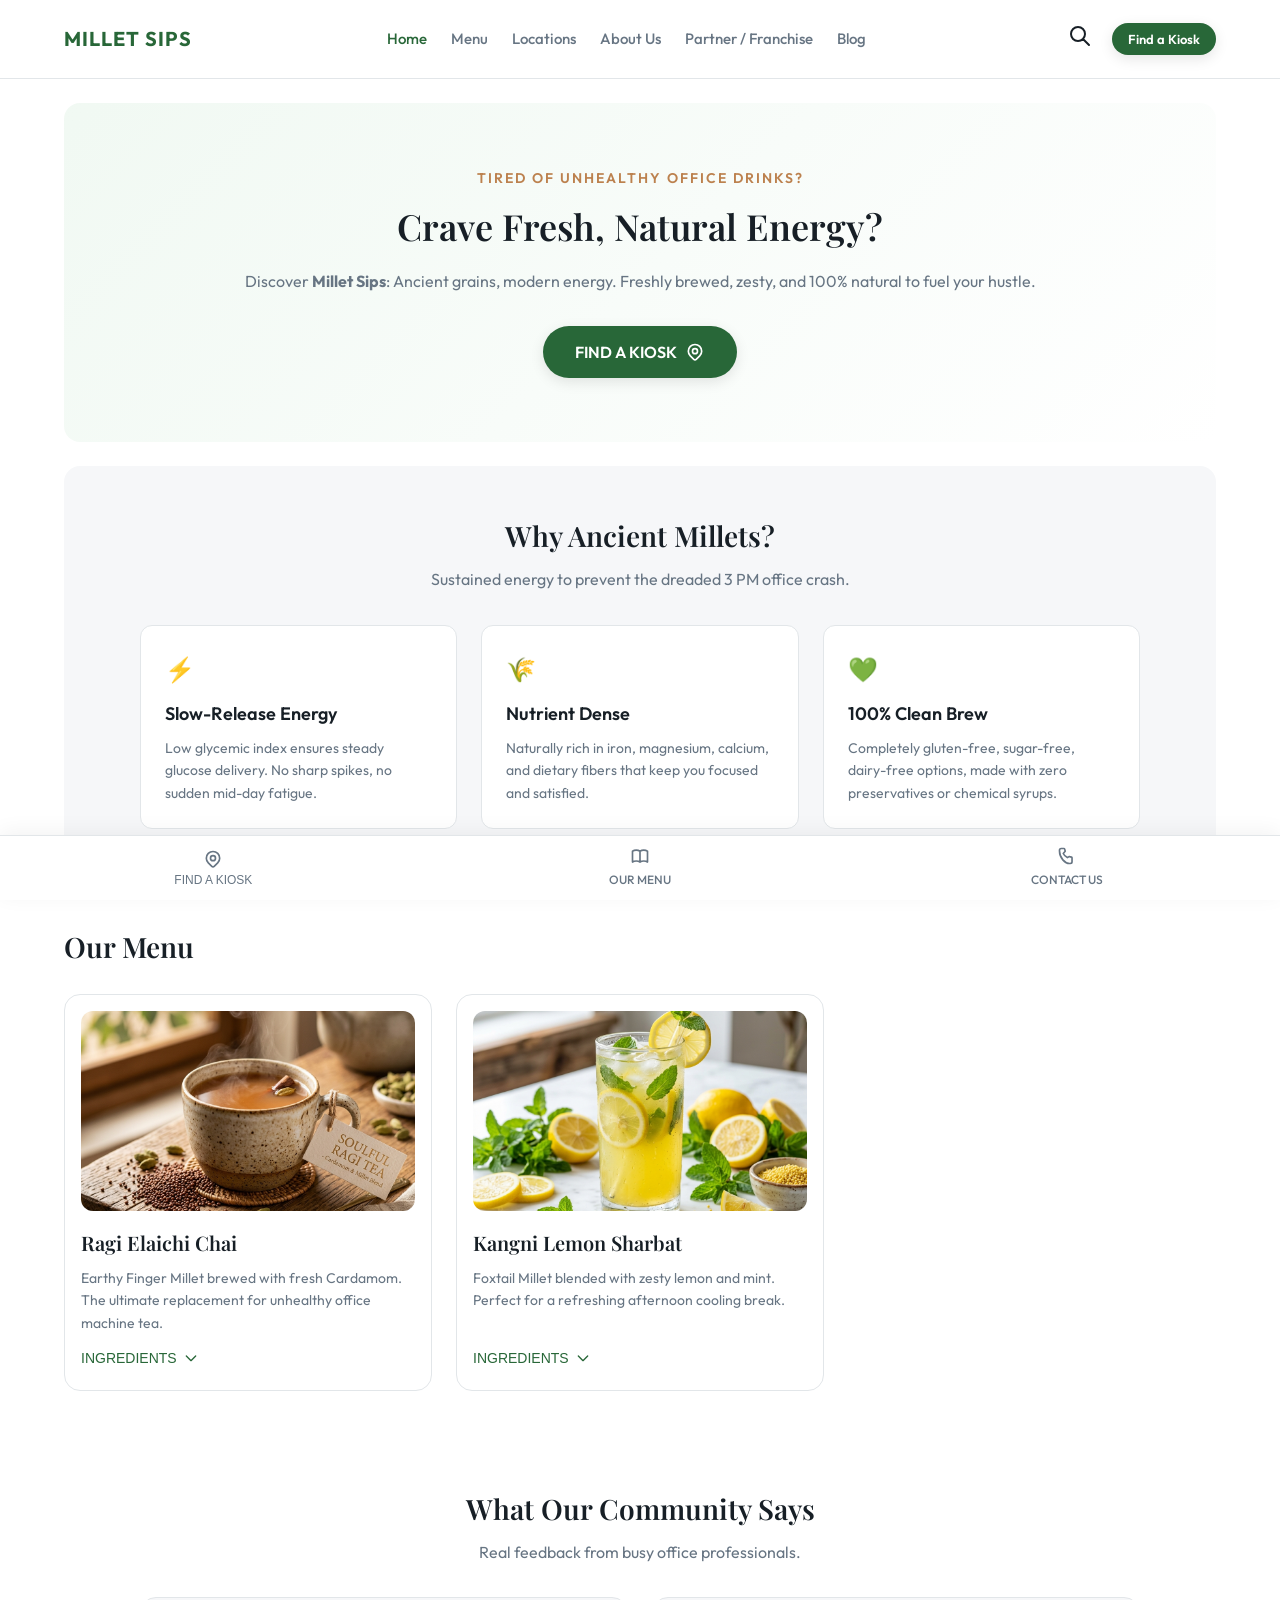
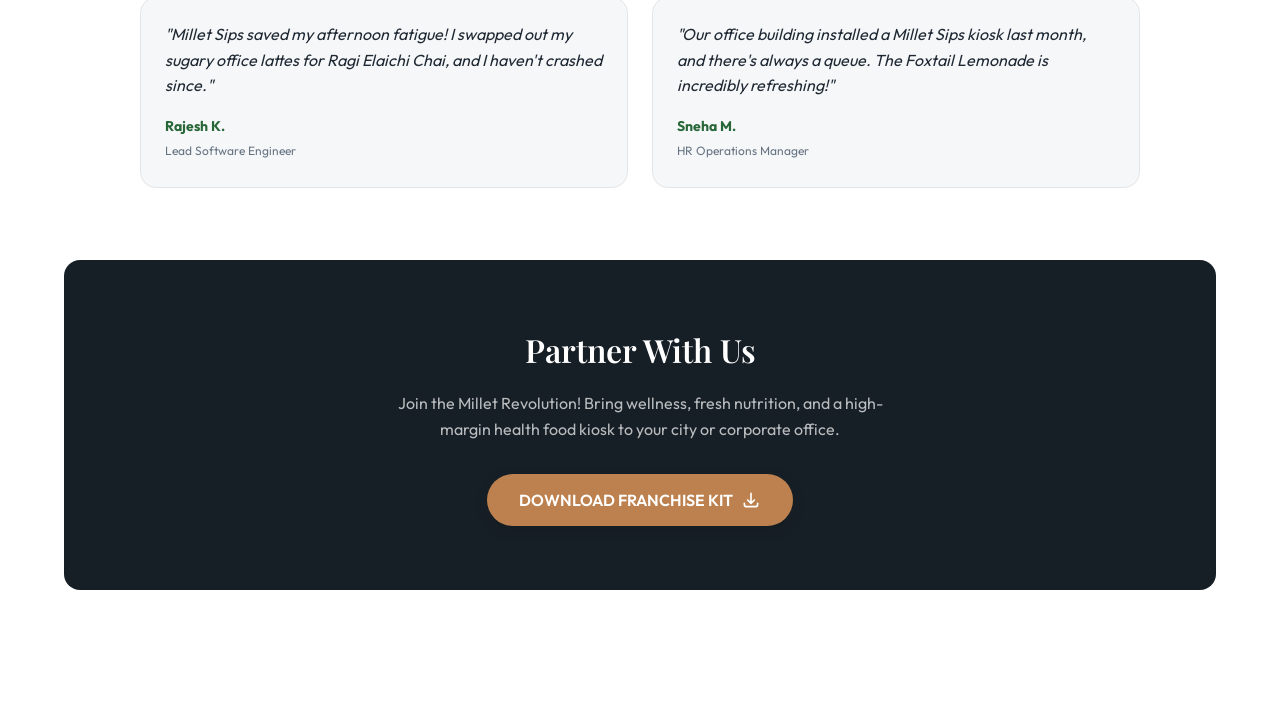
==== index.html @ 1c88190e "Redesigned Millet Sips website with Indianized branding, premium menus, and blog pages" ====
<!DOCTYPE html>
<html lang="en">

<head>
  <meta charset="UTF-8">
  <meta name="viewport" content="width=device-width, initial-scale=1.0">
  <title>Millet Sips | Ancient Grains, Modern Energy</title>
  <meta name="description"
    content="Tired of unhealthy office drinks? Discover Millet Sips: ancient grain drinks crafted for modern energy. Sugar-free, clean, and nutritious.">
  <link rel="stylesheet" href="style.css">
</head>

<body>

  <!-- Preloader -->
  <div id="page_preloader">
    <div style="text-align: center;">
      <svg style="width: 50px; height: 50px; color: var(--primary); animation: pulse 1.5s infinite;" fill="none"
        stroke="currentColor" viewBox="0 0 24 24">
        <path stroke-linecap="round" stroke-linejoin="round" stroke-width="2"
          d="M12 3v1m0 16v1m9-9h-1M4 12H3m15.364-6.364l-.707.707M6.343 17.657l-.707-.707m12.728 0l-.707.707M6.343 6.343l-.707-.707M14 12a2 2 0 11-4 0 2 2 0 014 0z">
        </path>
      </svg>
      <div style="margin-top: 12px; font-weight: 500; color: var(--primary);">Brewing Millet Sips...</div>
    </div>
  </div>

  <!-- Header -->
  <header>
    <div class="header-container">
      <button class="menu-trigger" aria-label="Menu" onclick="toggleMobileNav(true)">
        <svg style="width: 24px; height: 24px;" fill="none" stroke="currentColor" viewBox="0 0 24 24">
          <path stroke-linecap="round" stroke-linejoin="round" stroke-width="2" d="M4 6h16M4 12h16M4 18h16"></path>
        </svg>
      </button>
      <a href="index.html" class="logo">
        <span>Millet Sips</span>
      </a>
      <ul class="desktop-nav">
        <li><a href="index.html" class="active">Home</a></li>
        <li><a href="menu.html">Menu</a></li>
        <li><a href="locations.html">Locations</a></li>
        <li><a href="about.html">About Us</a></li>
        <li><a href="contact.html">Partner / Franchise</a></li>
        <li><a href="blog.html">Blog</a></li>
      </ul>
      <div style="display: flex; align-items: center; gap: 12px;">
        <button class="search-trigger" aria-label="Search" onclick="showToast('Search activated')">
          <svg style="width: 24px; height: 24px;" fill="none" stroke="currentColor" viewBox="0 0 24 24">
            <path stroke-linecap="round" stroke-linejoin="round" stroke-width="2" d="M21 21l-6-6m2-5a7 7 0 11-14 0 7 7 0 0114 0z"></path>
          </svg>
        </button>
        <button class="cta-button" onclick="openKioskModal()" style="padding: 8px 16px; font-size: 13px; border-radius: 20px; display: inline-flex;">Find a Kiosk</button>
      </div>
    </div>
  </header>

  <!-- Mobile Navigation Overlay -->
  <div class="mobile-nav-overlay" id="mobileNav" onclick="toggleMobileNav(false)">
    <div class="mobile-nav-drawer" onclick="event.stopPropagation()">
      <div style="display: flex; justify-content: space-between; align-items: center; margin-bottom: 24px;">
        <span style="font-weight: 700; color: var(--primary);">Navigation</span>
        <button onclick="toggleMobileNav(false)" style="background: none; border: none; font-size: 24px; cursor: pointer;">&times;</button>
      </div>
      <a href="index.html" class="active">Home</a>
      <a href="menu.html">Menu</a>
      <a href="locations.html">Locations</a>
      <a href="about.html">About Us</a>
      <a href="contact.html">Partner / Franchise</a>
      <a href="blog.html">Blog</a>
    </div>
  </div>

  <!-- Main Container -->
  <main>

    <!-- Hero Flow: Problem-Agitation-Solution -->
    <section class="hero">
      <div class="hero-subtitle">Tired of unhealthy office drinks?</div>
      <h1 class="hero-title">Crave Fresh, Natural Energy?</h1>
      <p style="color: var(--text-muted); margin-bottom: 32px; font-size: 16px;">
        Discover <strong>Millet Sips</strong>: Ancient grains, modern energy. Freshly brewed, zesty, and 100% natural to fuel your hustle.
      </p>
      <button class="cta-button" onclick="openKioskModal()">
        <span>FIND A KIOSK</span>
        <svg style="width: 20px; height: 20px;" fill="none" stroke="currentColor" viewBox="0 0 24 24">
          <path stroke-linecap="round" stroke-linejoin="round" stroke-width="2"
            d="M17.657 16.657L13.414 20.9a1.998 1.998 0 01-2.827 0l-4.244-4.243a8 8 0 1111.314 0z"></path>
          <path stroke-linecap="round" stroke-linejoin="round" stroke-width="2" d="M15 11a3 3 0 11-6 0 3 3 0 016 0z">
          </path>
        </svg>
      </button>
    </section>

    <!-- Why Ancient Millets Section -->
    <section style="padding: 48px 24px; text-align: center; background: var(--gray-light); border-radius: var(--border-radius); margin: 24px;">
      <h2 style="font-size: 28px; margin-bottom: 8px;">Why Ancient Millets?</h2>
      <p style="color: var(--text-muted); margin-bottom: 32px; font-size: 16px;">Sustained energy to prevent the dreaded 3 PM office crash.</p>
      
      <div style="display: grid; grid-template-columns: repeat(auto-fit, minmax(250px, 1fr)); gap: 24px; max-width: 1000px; margin: 0 auto;">
        <div style="background: var(--light); padding: 24px; border-radius: 12px; border: 1px solid var(--gray-border); text-align: left;">
          <div style="font-size: 24px; margin-bottom: 12px; color: var(--primary);">⚡</div>
          <h3 style="font-size: 18px; margin-bottom: 8px; font-family: 'Outfit', sans-serif;">Slow-Release Energy</h3>
          <p style="color: var(--text-muted); font-size: 14px;">Low glycemic index ensures steady glucose delivery. No sharp spikes, no sudden mid-day fatigue.</p>
        </div>
        <div style="background: var(--light); padding: 24px; border-radius: 12px; border: 1px solid var(--gray-border); text-align: left;">
          <div style="font-size: 24px; margin-bottom: 12px; color: var(--primary);">🌾</div>
          <h3 style="font-size: 18px; margin-bottom: 8px; font-family: 'Outfit', sans-serif;">Nutrient Dense</h3>
          <p style="color: var(--text-muted); font-size: 14px;">Naturally rich in iron, magnesium, calcium, and dietary fibers that keep you focused and satisfied.</p>
        </div>
        <div style="background: var(--light); padding: 24px; border-radius: 12px; border: 1px solid var(--gray-border); text-align: left;">
          <div style="font-size: 24px; margin-bottom: 12px; color: var(--primary);">💚</div>
          <h3 style="font-size: 18px; margin-bottom: 8px; font-family: 'Outfit', sans-serif;">100% Clean Brew</h3>
          <p style="color: var(--text-muted); font-size: 14px;">Completely gluten-free, sugar-free, dairy-free options, made with zero preservatives or chemical syrups.</p>
        </div>
      </div>
    </section>

    <!-- Product Menu -->
    <section class="menu-section" id="menu">
      <div class="section-header">
        <h2 class="section-title">Our Menu</h2>
      </div>

      <div class="product-grid">
        <!-- Ragi Elaichi Chai -->
        <div class="product-card" onclick="toggleIngredients(this)">
          <div class="product-thumbnail-wrapper">
            <img src="assets/menu/ragi-elaichi-chai.png" alt="Ragi Elaichi Chai" class="product-thumbnail">
          </div>
          <h3 class="product-title">Ragi Elaichi Chai</h3>
          <p class="product-benefit">Earthy Finger Millet brewed with fresh Cardamom. The ultimate replacement for unhealthy office machine tea.</p>
          <button class="ingredients-trigger" aria-expanded="false">
            <span>INGREDIENTS</span>
            <svg style="width: 16px; height: 16px;" fill="none" stroke="currentColor" viewBox="0 0 24 24">
              <path stroke-linecap="round" stroke-linejoin="round" stroke-width="2" d="M19 9l-7 7-7-7"></path>
            </svg>
          </button>
          <div class="ingredients-content">
            <strong>Key Ingredients:</strong> Finger Millet (Ragi), Fresh Elaichi (Cardamom), Natural Jaggery, Almond Milk.
            <br><br>
            <strong>Nutrition:</strong> 95 kcal | Rich in Calcium | High Fiber
          </div>
        </div>

        <!-- Foxtail Lemonade -->
        <div class="product-card" onclick="toggleIngredients(this)">
          <div class="product-thumbnail-wrapper">
            <img src="assets/menu/foxtail-lemonade.png" alt="Kangni Lemon Sharbat" class="product-thumbnail">
          </div>
          <h3 class="product-title">Kangni Lemon Sharbat</h3>
          <p class="product-benefit">Foxtail Millet blended with zesty lemon and mint. Perfect for a refreshing afternoon cooling break.</p>
          <button class="ingredients-trigger" aria-expanded="false">
            <span>INGREDIENTS</span>
            <svg style="width: 16px; height: 16px;" fill="none" stroke="currentColor" viewBox="0 0 24 24">
              <path stroke-linecap="round" stroke-linejoin="round" stroke-width="2" d="M19 9l-7 7-7-7"></path>
            </svg>
          </button>
          <div class="ingredients-content">
            <strong>Key Ingredients:</strong> Foxtail Millet (Kangni), Lemon Juice, Fresh Mint, Raw Honey, Kala Namak (Black Salt).
            <br><br>
            <strong>Nutrition:</strong> 70 kcal | Packed with Vitamin C | Natural Cooler
          </div>
        </div>
      </div>
    </section>

    <!-- What Customers Say (Social Proof) -->
    <section style="padding: 48px 24px; text-align: center; margin: 24px;">
      <h2 style="font-size: 28px; margin-bottom: 8px;">What Our Community Says</h2>
      <p style="color: var(--text-muted); margin-bottom: 32px; font-size: 16px;">Real feedback from busy office professionals.</p>
      
      <div style="display: grid; grid-template-columns: repeat(auto-fit, minmax(280px, 1fr)); gap: 24px; max-width: 1000px; margin: 0 auto; text-align: left;">
        <div style="background: var(--gray-light); padding: 24px; border-radius: var(--border-radius); border: 1px solid var(--gray-border);">
          <p style="font-style: italic; color: var(--text-main); margin-bottom: 16px;">"Millet Sips saved my afternoon fatigue! I swapped out my sugary office lattes for Ragi Elaichi Chai, and I haven't crashed since."</p>
          <strong style="display: block; font-size: 14px; color: var(--primary);">Rajesh K.</strong>
          <span style="font-size: 12px; color: var(--text-muted);">Lead Software Engineer</span>
        </div>
        <div style="background: var(--gray-light); padding: 24px; border-radius: var(--border-radius); border: 1px solid var(--gray-border);">
          <p style="font-style: italic; color: var(--text-main); margin-bottom: 16px;">"Our office building installed a Millet Sips kiosk last month, and there's always a queue. The Foxtail Lemonade is incredibly refreshing!"</p>
          <strong style="display: block; font-size: 14px; color: var(--primary);">Sneha M.</strong>
          <span style="font-size: 12px; color: var(--text-muted);">HR Operations Manager</span>
        </div>
      </div>
    </section>

    <!-- Partner With Us -->
    <section class="partner-section" id="partner">
      <h2>Partner With Us</h2>
      <p class="partner-description">
        Join the Millet Revolution! Bring wellness, fresh nutrition, and a high-margin health food kiosk to your city or
        corporate office.
      </p>
      <button class="cta-button partner-button" onclick="openFranchiseModal()">
        <span>DOWNLOAD FRANCHISE KIT</span>
        <svg style="width: 20px; height: 20px;" fill="none" stroke="currentColor" viewBox="0 0 24 24">
          <path stroke-linecap="round" stroke-linejoin="round" stroke-width="2"
            d="M4 16v1a3 3 0 003 3h10a3 3 0 003-3v-1m-4-4l-4 4m0 0l-4-4m4 4V4"></path>
        </svg>
      </button>
    </section>

  </main>

  <!-- Sticky Bottom Navigation Bar -->
  <nav class="sticky-bottom-nav">
    <button class="nav-item" onclick="openKioskModal()">
      <svg fill="none" stroke="currentColor" viewBox="0 0 24 24">
        <path stroke-linecap="round" stroke-linejoin="round" stroke-width="2"
          d="M17.657 16.657L13.414 20.9a1.998 1.998 0 01-2.827 0l-4.244-4.243a8 8 0 1111.314 0z"></path>
        <path stroke-linecap="round" stroke-linejoin="round" stroke-width="2" d="M15 11a3 3 0 11-6 0 3 3 0 016 0z">
        </path>
      </svg>
      <span>FIND A KIOSK</span>
    </button>
    <a href="#menu" class="nav-item">
      <svg fill="none" stroke="currentColor" viewBox="0 0 24 24">
        <path stroke-linecap="round" stroke-linejoin="round" stroke-width="2"
          d="M12 6.253v13m0-13C10.832 5.477 9.246 5 7.5 5S4.168 5.477 3 6.253v13C4.168 18.477 5.754 18 7.5 18s3.332.477 4.5 1.253m0-13C13.168 5.477 14.754 5 16.5 5c1.747 0 3.332.477 4.5 1.253v13C19.832 18.477 18.247 18 16.5 18c-1.746 0-3.332.477-4.5 1.253">
        </path>
      </svg>
      <span>OUR MENU</span>
    </a>
    <a href="contact.html" class="nav-item">
      <svg fill="none" stroke="currentColor" viewBox="0 0 24 24">
        <path stroke-linecap="round" stroke-linejoin="round" stroke-width="2"
          d="M3 5a2 2 0 012-2h3.28a1 1 0 01.94.725l.548 2.2a1 1 0 00.099.281L7.5 9a10.518 10.518 0 004.897 4.897l1.703-1.077a1 1 0 011.02-.08l2.2.547a1 1 0 01.725.94V19a2 2 0 01-2 2h-1C9.716 21 3 14.284 3 6V5z">
        </path>
      </svg>
      <span>CONTACT US</span>
    </a>
  </nav>

  <!-- Kiosk Locator Modal -->
  <div class="modal" id="kioskModal">
    <div class="modal-content">
      <button class="close-modal" onclick="closeKioskModal()">&times;</button>
      <h3 style="margin-bottom: 16px;">Find a Millet Sips Kiosk</h3>
      <div style="max-height: 250px; overflow-y: auto; text-align: left;">
        <div style="padding: 12px; border-bottom: 1px solid var(--gray-border);">
          <strong>Silicon Valley Tech Park - Vending A</strong>
          <p style="font-size: 14px; color: var(--text-muted);">Tower 2, Lobby Area (Opposite Cafeteria)</p>
        </div>
        <div style="padding: 12px; border-bottom: 1px solid var(--gray-border);">
          <strong>Grand Central Corporate Arcade</strong>
          <p style="font-size: 14px; color: var(--text-muted);">Ground Floor, East Wing Corridor</p>
        </div>
        <div style="padding: 12px;">
          <strong>Downtown Wellness Plaza Kiosk</strong>
          <p style="font-size: 14px; color: var(--text-muted);">Entrance Galleria (Next to Organics Store)</p>
        </div>
      </div>
    </div>
  </div>

  <!-- Franchise Kit Modal -->
  <div class="modal" id="franchiseModal">
    <div class="modal-content">
      <button class="close-modal" onclick="closeFranchiseModal()">&times;</button>
      <h3 style="margin-bottom: 16px;">Download Franchise Kit</h3>
      <form id="franchiseForm" onsubmit="submitFranchiseForm(event)">
        <div class="form-group">
          <label for="partnerName">Name</label>
          <input type="text" id="partnerName" class="form-control" placeholder="Enter your name" required>
        </div>
        <div class="form-group">
          <label for="partnerEmail">Email Address</label>
          <input type="email" id="partnerEmail" class="form-control" placeholder="Enter your email" required>
        </div>
        <div class="form-group">
          <label for="partnerCity">Target City/Office Location</label>
          <input type="text" id="partnerCity" class="form-control" placeholder="Enter your city/office" required>
        </div>
        <button type="submit" class="cta-button" style="width: 100%; border-radius: 8px;">GET KIT &amp; ROI
          INFO</button>
      </form>
    </div>
  </div>

  <!-- Toast Notification -->
  <div class="toast" id="toast"></div>

  <script src="app.js"></script>
</body>

</html>
---- style.css ----
@import url('https://fonts.googleapis.com/css2?family=Outfit:wght@300;400;500;600;700&family=Playfair+Display:ital,wght@0,400;0,600;1,400&display=swap');

:root {
  --primary-base: 135;
  --primary: hsl(var(--primary-base), 44%, 28%); /* Earthy green */
  --primary-light: hsl(var(--primary-base), 40%, 96%);
  --primary-hover: hsl(var(--primary-base), 44%, 22%);
  --secondary: hsl(28, 45%, 52%); /* Warm millet / sandy orange */
  --secondary-hover: hsl(28, 45%, 45%);
  --dark: hsl(210, 24%, 12%);
  --light: hsl(0, 0%, 100%);
  --gray-light: hsl(210, 20%, 97%);
  --gray-border: hsl(210, 14%, 90%);
  --text-main: hsl(210, 24%, 16%);
  --text-muted: hsl(210, 12%, 46%);
  --shadow: 0 8px 30px rgba(0, 0, 0, 0.05);
  --shadow-hover: 0 12px 40px rgba(0, 0, 0, 0.1);
  --border-radius: 16px;
  --transition: all 0.3s cubic-bezier(0.4, 0, 0.2, 1);
}

* {
  box-sizing: border-box;
  margin: 0;
  padding: 0;
}

body {
  font-family: 'Outfit', sans-serif;
  color: var(--text-main);
  background-color: var(--light);
  line-height: 1.6;
  -webkit-font-smoothing: antialiased;
}

/* Accessibility Focus Indicators */
:focus-visible {
  outline: 3px solid var(--secondary);
  outline-offset: 4px;
  border-radius: 4px;
}


h1, h2, h3, h4 {
  font-family: 'Playfair Display', serif;
  font-weight: 600;
  color: var(--dark);
}

/* Header styling */
header {
  position: sticky;
  top: 0;
  background: rgba(255, 255, 255, 0.85);
  backdrop-filter: blur(12px);
  -webkit-backdrop-filter: blur(12px);
  border-bottom: 1px solid var(--gray-border);
  z-index: 1000;
  transition: var(--transition);
}

.header-container {
  max-width: 1200px;
  margin: 0 auto;
  padding: 16px 24px;
  display: flex;
  align-items: center;
  justify-content: space-between;
  gap: 16px;
}

.menu-trigger {
  background: none;
  border: none;
  cursor: pointer;
  padding: 8px;
  font-size: 24px;
  color: var(--dark);
  display: none; /* Shown on mobile */
  align-items: center;
  justify-content: center;
}

.desktop-nav {
  display: flex;
  gap: 24px;
  list-style: none;
}

.desktop-nav a {
  text-decoration: none;
  color: var(--text-muted);
  font-weight: 500;
  font-size: 15px;
  transition: var(--transition);
}

.desktop-nav a:hover, .desktop-nav a.active {
  color: var(--primary);
}

/* Mobile Nav Drawer overlay */
.mobile-nav-overlay {
  position: fixed;
  top: 0;
  left: 0;
  right: 0;
  bottom: 0;
  background: rgba(0, 0, 0, 0.4);
  z-index: 1001;
  opacity: 0;
  pointer-events: none;
  transition: opacity 0.3s ease;
}

.mobile-nav-overlay.open {
  opacity: 1;
  pointer-events: auto;
}

.mobile-nav-drawer {
  position: absolute;
  top: 0;
  left: 0;
  width: 280px;
  height: 100%;
  background: var(--light);
  padding: 32px 24px;
  display: flex;
  flex-direction: column;
  gap: 20px;
  transform: translateX(-100%);
  transition: transform 0.3s cubic-bezier(0.4, 0, 0.2, 1);
}

.mobile-nav-overlay.open .mobile-nav-drawer {
  transform: translateX(0);
}

.mobile-nav-drawer a {
  text-decoration: none;
  color: var(--text-main);
  font-weight: 600;
  font-size: 18px;
  transition: var(--transition);
}

.mobile-nav-drawer a:hover {
  color: var(--primary);
}

/* General Subpage layout */
.subpage-container {
  padding: 48px 24px;
  max-width: 800px;
  margin: 0 auto;
}

.subpage-title {
  font-size: 38px;
  margin-bottom: 16px;
  text-align: center;
}

.subpage-subtitle {
  text-align: center;
  color: var(--text-muted);
  font-size: 18px;
  margin-bottom: 40px;
}

.illustration-box {
  margin: 32px 0;
  text-align: center;
  background: var(--gray-light);
  border-radius: var(--border-radius);
  padding: 24px;
  border: 1px solid var(--gray-border);
}

.illustration-box img {
  max-width: 100%;
  height: auto;
  border-radius: 8px;
  box-shadow: var(--shadow);
}

.illustration-caption {
  font-size: 13px;
  color: var(--text-muted);
  margin-top: 12px;
  font-style: italic;
}

@media (max-width: 768px) {
  .menu-trigger {
    display: flex;
  }
  .desktop-nav {
    display: none;
  }
  .illustration-box {
    padding: 8px;
    margin: 16px 0;
    overflow: hidden;
  }
  .illustration-box img {
    transform: scale(1.4);
    transform-origin: center;
    max-width: 100%;
    height: auto;
    display: block;
    margin: 0 auto;
  }
  .illustration-caption {
    margin-top: 24px; /* Added spacing to avoid overlap with scaled image */
    position: relative;
    z-index: 10;
    background: var(--gray-light);
    padding: 4px;
  }
}

.logo {
  display: flex;
  align-items: center;
  gap: 8px;
  font-family: 'Outfit', sans-serif;
  font-weight: 700;
  font-size: 20px;
  letter-spacing: 1px;
  text-transform: uppercase;
  color: var(--primary);
  text-decoration: none;
}

.logo img {
  height: 32px;
  width: auto;
}

.search-trigger {
  background: none;
  border: none;
  cursor: pointer;
  padding: 8px;
  font-size: 22px;
  color: var(--dark);
}

/* Main content wrapper */
main {
  max-width: 1200px;
  margin: 0 auto;
  padding-bottom: 100px; /* Space for sticky bottom navigation */
}

/* Hero Section */
.hero {
  padding: 64px 24px;
  background: linear-gradient(135deg, var(--primary-light) 0%, #fff 100%);
  text-align: center;
  border-radius: var(--border-radius);
  margin: 24px;
  position: relative;
  overflow: hidden;
}

.hero::before {
  content: '';
  position: absolute;
  top: -50%;
  left: -50%;
  width: 200%;
  height: 200%;
  background: radial-gradient(circle, rgba(var(--primary-base), 44%, 28%, 0.03) 0%, transparent 80%);
  pointer-events: none;
}

.hero-subtitle {
  font-family: 'Outfit', sans-serif;
  text-transform: uppercase;
  font-weight: 600;
  font-size: 14px;
  letter-spacing: 2px;
  color: var(--secondary);
  margin-bottom: 16px;
}

.hero-title {
  font-size: 36px;
  line-height: 1.2;
  margin-bottom: 20px;
  color: var(--dark);
}

.hero-description {
  max-width: 600px;
  margin: 0 auto 32px auto;
  color: var(--text-muted);
  font-size: 16px;
}

.cta-button {
  display: inline-flex;
  align-items: center;
  justify-content: center;
  gap: 8px;
  background-color: var(--primary);
  color: var(--light);
  border: none;
  padding: 16px 32px;
  font-family: 'Outfit', sans-serif;
  font-weight: 600;
  font-size: 16px;
  border-radius: 30px;
  cursor: pointer;
  box-shadow: 0 4px 14px rgba(0, 0, 0, 0.1);
  transition: var(--transition);
  text-decoration: none;
}

.cta-button:hover {
  background-color: var(--primary-hover);
  transform: translateY(-2px);
  box-shadow: 0 6px 20px rgba(0, 0, 0, 0.15);
}

/* Menu Grid Section */
.menu-section {
  padding: 24px;
}

.section-header {
  margin-bottom: 24px;
  display: flex;
  align-items: center;
  justify-content: space-between;
}

.section-title {
  font-size: 28px;
}

.product-grid {
  display: grid;
  grid-template-columns: repeat(auto-fill, minmax(280px, 1fr));
  gap: 24px;
}

.product-card {
  background: var(--light);
  border: 1px solid var(--gray-border);
  border-radius: var(--border-radius);
  padding: 16px;
  transition: var(--transition);
  display: flex;
  flex-direction: column;
  position: relative;
  cursor: pointer;
}

.product-card:hover {
  transform: translateY(-4px);
  box-shadow: var(--shadow-hover);
  border-color: var(--primary);
}

.product-thumbnail-wrapper {
  width: 100%;
  height: 200px;
  border-radius: 12px;
  overflow: hidden;
  background-color: var(--gray-light);
  margin-bottom: 16px;
  position: relative;
}

.product-thumbnail {
  width: 100%;
  height: 100%;
  object-fit: cover;
  transition: var(--transition);
}

.product-card:hover .product-thumbnail {
  transform: scale(1.05);
}

.product-title {
  font-size: 20px;
  margin-bottom: 8px;
}

.product-benefit {
  font-size: 14px;
  color: var(--text-muted);
  margin-bottom: 16px;
  flex-grow: 1;
}

.ingredients-trigger {
  display: flex;
  align-items: center;
  gap: 6px;
  font-size: 14px;
  font-weight: 500;
  color: var(--primary);
  background: none;
  border: none;
  cursor: pointer;
  padding: 0;
  transition: var(--transition);
}

.ingredients-trigger svg {
  transition: transform 0.3s ease;
}

.ingredients-trigger.active svg {
  transform: rotate(180deg);
}

.ingredients-content {
  max-height: 0;
  overflow: hidden;
  transition: max-height 0.3s ease-out;
  font-size: 13px;
  color: var(--text-muted);
  margin-top: 8px;
  background: var(--primary-light);
  border-radius: 8px;
}

.ingredients-content.open {
  max-height: 200px;
  padding: 12px;
  border: 1px solid rgba(var(--primary-base), 44%, 28%, 0.1);
}

/* Partner With Us Section */
.partner-section {
  background: var(--dark);
  color: var(--light);
  padding: 64px 24px;
  text-align: center;
  border-radius: var(--border-radius);
  margin: 24px;
}

.partner-section h2 {
  color: var(--light);
  font-size: 32px;
  margin-bottom: 16px;
}

.partner-description {
  max-width: 500px;
  margin: 0 auto 32px auto;
  color: rgba(255, 255, 255, 0.7);
}

.partner-button {
  background-color: var(--secondary);
}

.partner-button:hover {
  background-color: var(--secondary-hover);
}

/* Sticky Bottom Navigation */
.sticky-bottom-nav {
  position: fixed;
  bottom: 0;
  left: 0;
  right: 0;
  background: rgba(255, 255, 255, 0.95);
  backdrop-filter: blur(12px);
  -webkit-backdrop-filter: blur(12px);
  border-top: 1px solid var(--gray-border);
  display: flex;
  justify-content: space-around;
  padding: 8px 0;
  box-shadow: 0 -4px 20px rgba(0, 0, 0, 0.05);
  z-index: 999;
}

.nav-item {
  display: flex;
  flex-direction: column;
  align-items: center;
  justify-content: center;
  color: var(--text-muted);
  text-decoration: none;
  font-size: 12px;
  font-weight: 500;
  flex: 1;
  min-height: 48px; /* Touch target minimum size 48x48px */
  border: none;
  background: none;
  cursor: pointer;
  gap: 4px;
  transition: var(--transition);
}

.nav-item:hover, .nav-item.active {
  color: var(--primary);
}

.nav-item svg {
  width: 20px;
  height: 20px;
}

/* Modal styles */
.modal {
  position: fixed;
  top: 0;
  left: 0;
  right: 0;
  bottom: 0;
  background-color: rgba(0, 0, 0, 0.5);
  display: flex;
  align-items: center;
  justify-content: center;
  opacity: 0;
  pointer-events: none;
  transition: opacity 0.3s ease;
  z-index: 2000;
  padding: 16px;
}

.modal.open {
  opacity: 1;
  pointer-events: auto;
}

.modal-content {
  background: var(--light);
  border-radius: var(--border-radius);
  max-width: 500px;
  width: 100%;
  padding: 32px;
  position: relative;
  transform: translateY(20px);
  transition: transform 0.3s ease;
  box-shadow: var(--shadow-hover);
}

.modal.open .modal-content {
  transform: translateY(0);
}

.close-modal {
  position: absolute;
  top: 16px;
  right: 16px;
  background: none;
  border: none;
  font-size: 24px;
  cursor: pointer;
  color: var(--text-muted);
}

.form-group {
  margin-bottom: 20px;
  text-align: left;
}

.form-group label {
  display: block;
  font-size: 14px;
  font-weight: 500;
  margin-bottom: 6px;
}

.form-control {
  width: 100%;
  padding: 12px;
  border: 1px solid var(--gray-border);
  border-radius: 8px;
  font-family: inherit;
  font-size: 15px;
  transition: var(--transition);
}

.form-control:focus {
  outline: none;
  border-color: var(--primary);
  box-shadow: 0 0 0 3px rgba(var(--primary-base), 44%, 28%, 0.1);
}

/* Toast/Notification alert */
.toast {
  position: fixed;
  bottom: 80px;
  left: 50%;
  transform: translateX(-50%) translateY(100px);
  background: var(--dark);
  color: var(--light);
  padding: 12px 24px;
  border-radius: 30px;
  font-size: 14px;
  font-weight: 500;
  box-shadow: var(--shadow-hover);
  transition: transform 0.3s cubic-bezier(0.175, 0.885, 0.32, 1.275), opacity 0.3s ease;
  z-index: 3000;
  opacity: 0;
  pointer-events: none;
}

.toast.show {
  transform: translateX(-50%) translateY(0);
  opacity: 1;
  pointer-events: auto;
}

/* Responsive adjustments */
@media (max-width: 768px) {
  .hero-title {
    font-size: 28px;
  }
  .product-grid {
    grid-template-columns: 1fr;
  }
}

/* Contact Grid Responsive Layout */
.contact-grid {
  grid-template-columns: 1fr;
}
@media (min-width: 768px) {
  .contact-grid {
    grid-template-columns: 1.2fr 0.8fr;
  }
}

/* SOP Timeline */
.sop-section {
  margin: 48px 0;
  text-align: left;
}
.sop-timeline {
  display: flex;
  flex-direction: column;
  gap: 16px;
  margin-top: 24px;
}
.sop-step {
  display: flex;
  align-items: flex-start;
  gap: 16px;
  background: var(--gray-light);
  padding: 16px;
  border-radius: 12px;
  border-left: 4px solid var(--primary);
  border-top: 1px solid var(--gray-border);
  border-right: 1px solid var(--gray-border);
  border-bottom: 1px solid var(--gray-border);
  transition: var(--transition);
}
.sop-step:hover {
  transform: translateX(4px);
  border-left-color: var(--secondary);
}
.sop-number {
  background: var(--primary);
  color: var(--light);
  width: 32px;
  height: 32px;
  border-radius: 50%;
  display: flex;
  align-items: center;
  justify-content: center;
  font-weight: bold;
  flex-shrink: 0;
  font-size: 15px;
}
.sop-text {
  font-size: 14px;
  color: var(--text-main);
  line-height: 1.5;
}
.sop-text strong {
  color: var(--dark);
}
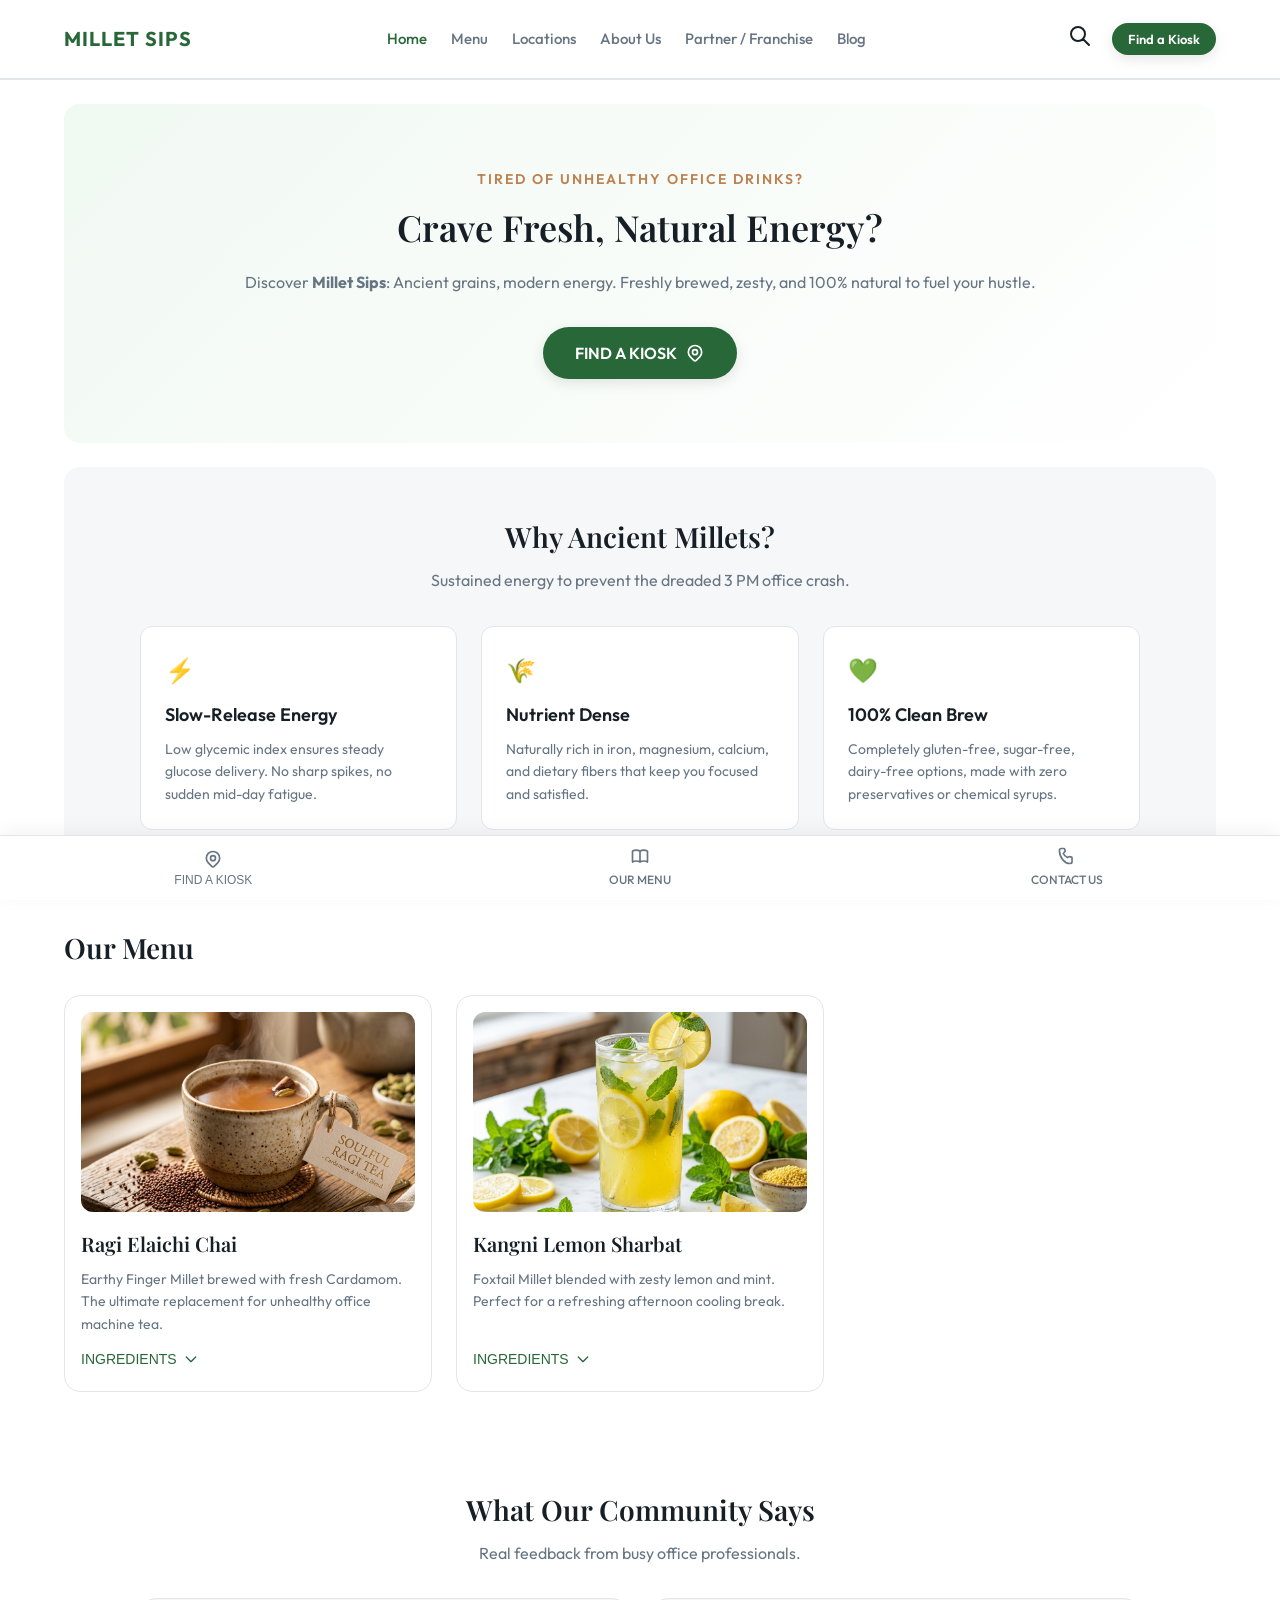
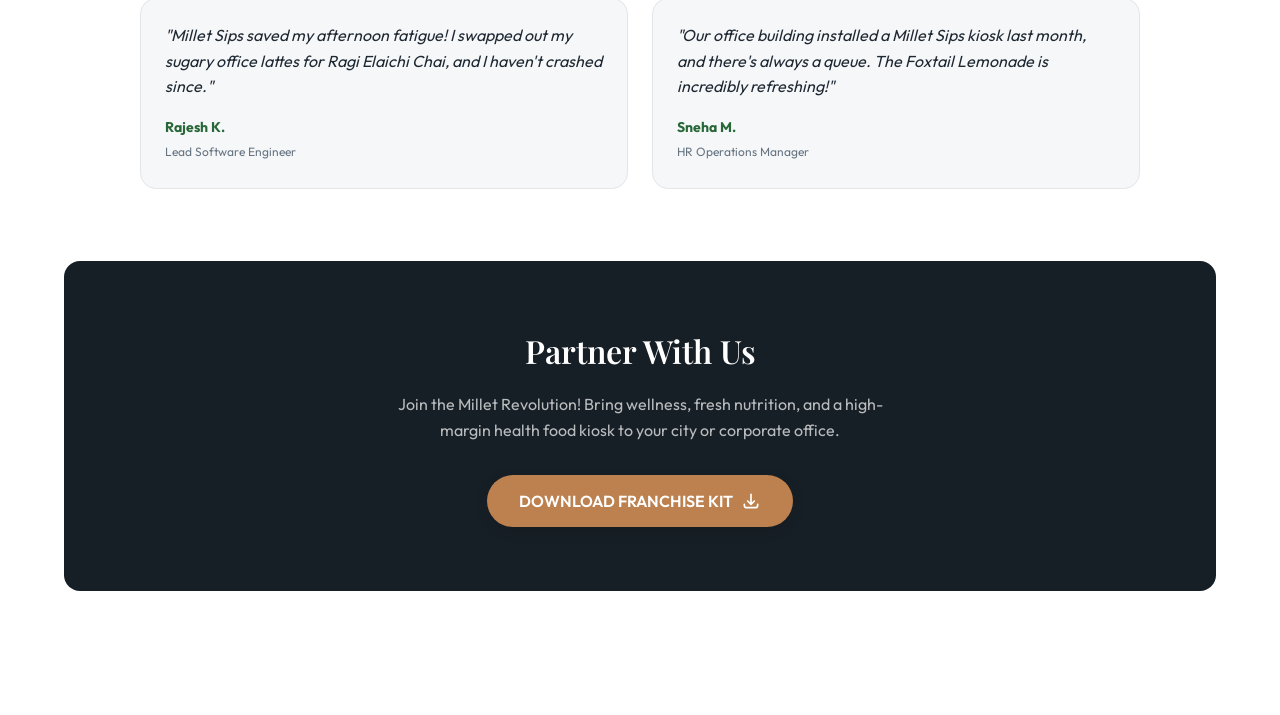
==== commit 33821723: "Implement fully functional header search bar overlay and dropdown" ====
--- a/index.html
+++ b/index.html
@@ -45,13 +45,18 @@
         <li><a href="blog.html">Blog</a></li>
       </ul>
       <div style="display: flex; align-items: center; gap: 12px;">
-        <button class="search-trigger" aria-label="Search" onclick="showToast('Search activated')">
+        <button class="search-trigger" aria-label="Search" onclick="toggleHeaderSearch()">
           <svg style="width: 24px; height: 24px;" fill="none" stroke="currentColor" viewBox="0 0 24 24">
             <path stroke-linecap="round" stroke-linejoin="round" stroke-width="2" d="M21 21l-6-6m2-5a7 7 0 11-14 0 7 7 0 0114 0z"></path>
           </svg>
         </button>
         <button class="cta-button" onclick="openKioskModal()" style="padding: 8px 16px; font-size: 13px; border-radius: 20px; display: inline-flex;">Find a Kiosk</button>
       </div>
+    </div>
+    <!-- Dropdown Search Bar -->
+    <div class="search-bar-dropdown" id="searchDropdown">
+      <input type="text" class="search-input" id="headerSearchInput" placeholder="Search menu (e.g. Ragi, Chai, Lassi)..." onkeydown="handleHeaderSearch(event)">
+      <button class="search-close" onclick="toggleHeaderSearch(false)">&times;</button>
     </div>
   </header>
 
--- a/style.css
+++ b/style.css
@@ -685,4 +685,46 @@
   color: var(--dark);
 }
 
-
+/* Header Search Bar Dropdown */
+.search-bar-dropdown {
+  display: flex;
+  align-items: center;
+  gap: 12px;
+  background: var(--light);
+  border-top: 1px solid var(--gray-border);
+  padding: 0 24px;
+  max-height: 0;
+  overflow: hidden;
+  transition: max-height 0.3s ease, padding 0.3s ease;
+}
+.search-bar-dropdown.active {
+  max-height: 60px;
+  padding: 10px 24px;
+  border-bottom: 1px solid var(--gray-border);
+}
+.search-bar-dropdown .search-input {
+  flex: 1;
+  border: 1px solid var(--gray-border);
+  border-radius: 20px;
+  padding: 8px 16px;
+  font-size: 14px;
+  outline: none;
+  background: var(--gray-light);
+  color: var(--text-main);
+  transition: var(--transition);
+}
+.search-bar-dropdown .search-input:focus {
+  border-color: var(--primary);
+  background: var(--light);
+}
+.search-bar-dropdown .search-close {
+  background: none;
+  border: none;
+  font-size: 24px;
+  cursor: pointer;
+  color: var(--text-muted);
+  line-height: 1;
+}
+
+
+
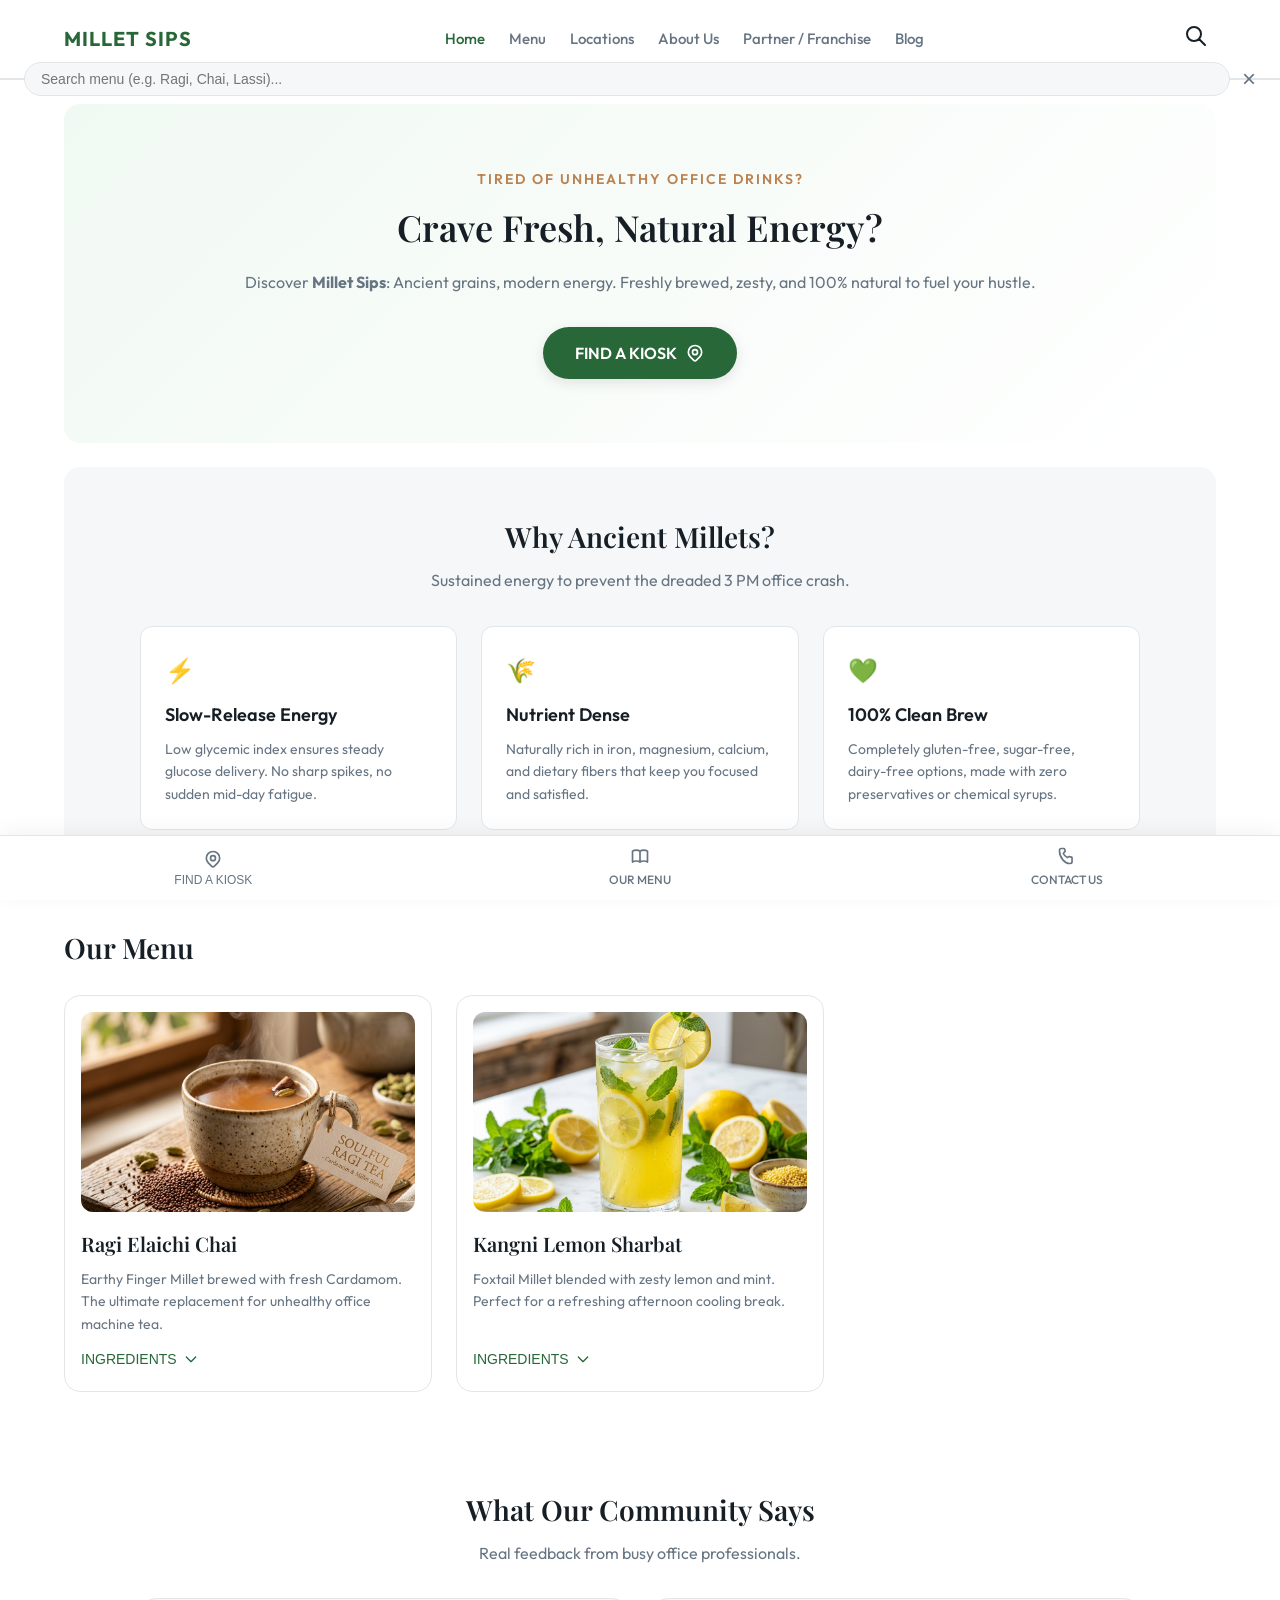
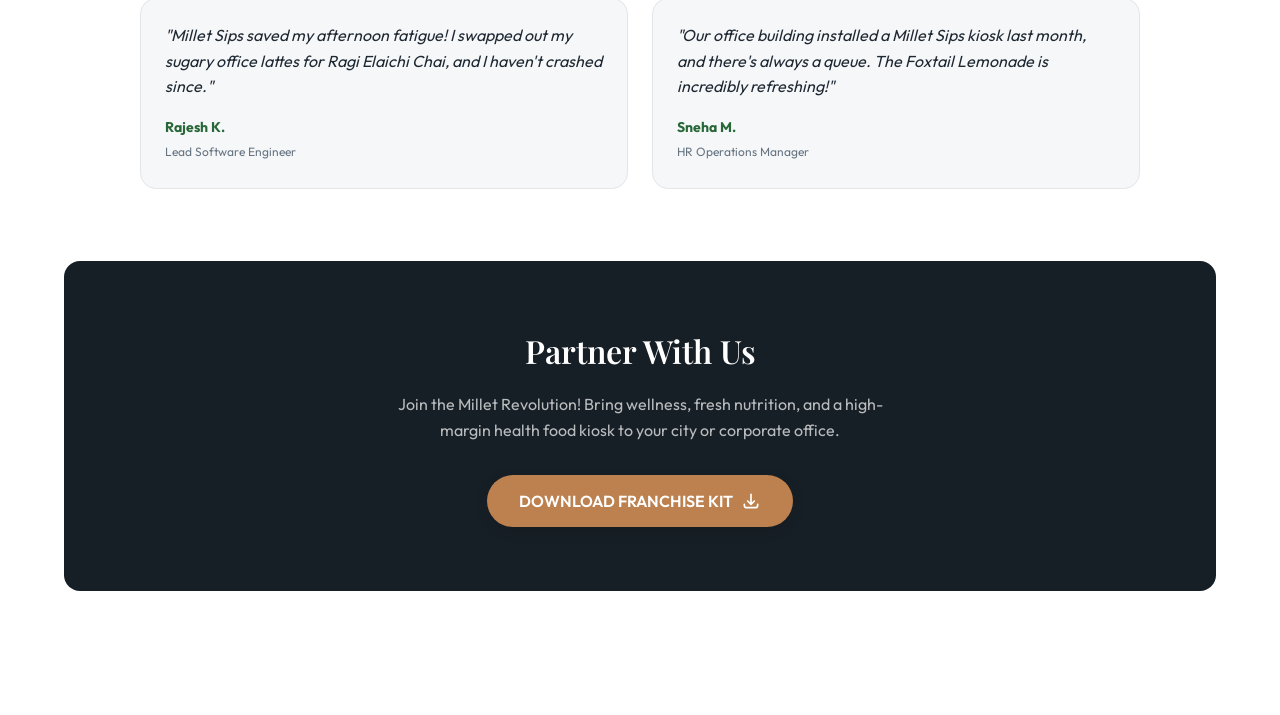
==== commit 44b1d012: "Remove Find a Kiosk button from top header of home and about pages" ====
--- a/index.html
+++ b/index.html
@@ -50,7 +50,6 @@
             <path stroke-linecap="round" stroke-linejoin="round" stroke-width="2" d="M21 21l-6-6m2-5a7 7 0 11-14 0 7 7 0 0114 0z"></path>
           </svg>
         </button>
-        <button class="cta-button" onclick="openKioskModal()" style="padding: 8px 16px; font-size: 13px; border-radius: 20px; display: inline-flex;">Find a Kiosk</button>
       </div>
     </div>
     <!-- Dropdown Search Bar -->
--- a/style.css
+++ b/style.css
@@ -687,6 +687,7 @@
 
 /* Header Search Bar Dropdown */
 .search-bar-dropdown {
+  position: relative;
   display: flex;
   align-items: center;
   gap: 12px;
@@ -694,7 +695,7 @@
   border-top: 1px solid var(--gray-border);
   padding: 0 24px;
   max-height: 0;
-  overflow: hidden;
+  overflow: visible;
   transition: max-height 0.3s ease, padding 0.3s ease;
 }
 .search-bar-dropdown.active {
@@ -726,5 +727,50 @@
   line-height: 1;
 }
 
-
-
+/* Floating Autocomplete Suggestions */
+.search-suggestions {
+  position: absolute;
+  top: 100%;
+  left: 24px;
+  right: 24px;
+  background: var(--light);
+  border: 1px solid var(--gray-border);
+  border-radius: 8px;
+  box-shadow: var(--shadow-hover);
+  max-height: 200px;
+  overflow-y: auto;
+  z-index: 4000;
+  display: none;
+  flex-direction: column;
+}
+.search-suggestions.active {
+  display: flex;
+}
+.suggestion-item {
+  padding: 12px 16px;
+  font-size: 14px;
+  color: var(--text-main);
+  cursor: pointer;
+  border-bottom: 1px solid var(--gray-light);
+  display: flex;
+  justify-content: space-between;
+  align-items: center;
+  transition: var(--transition);
+}
+.suggestion-item:hover {
+  background: var(--gray-light);
+  color: var(--primary);
+}
+.suggestion-category {
+  font-size: 10px;
+  font-weight: 700;
+  color: var(--primary);
+  text-transform: uppercase;
+  background: var(--primary-light);
+  padding: 2px 8px;
+  border-radius: 10px;
+}
+
+
+
+
